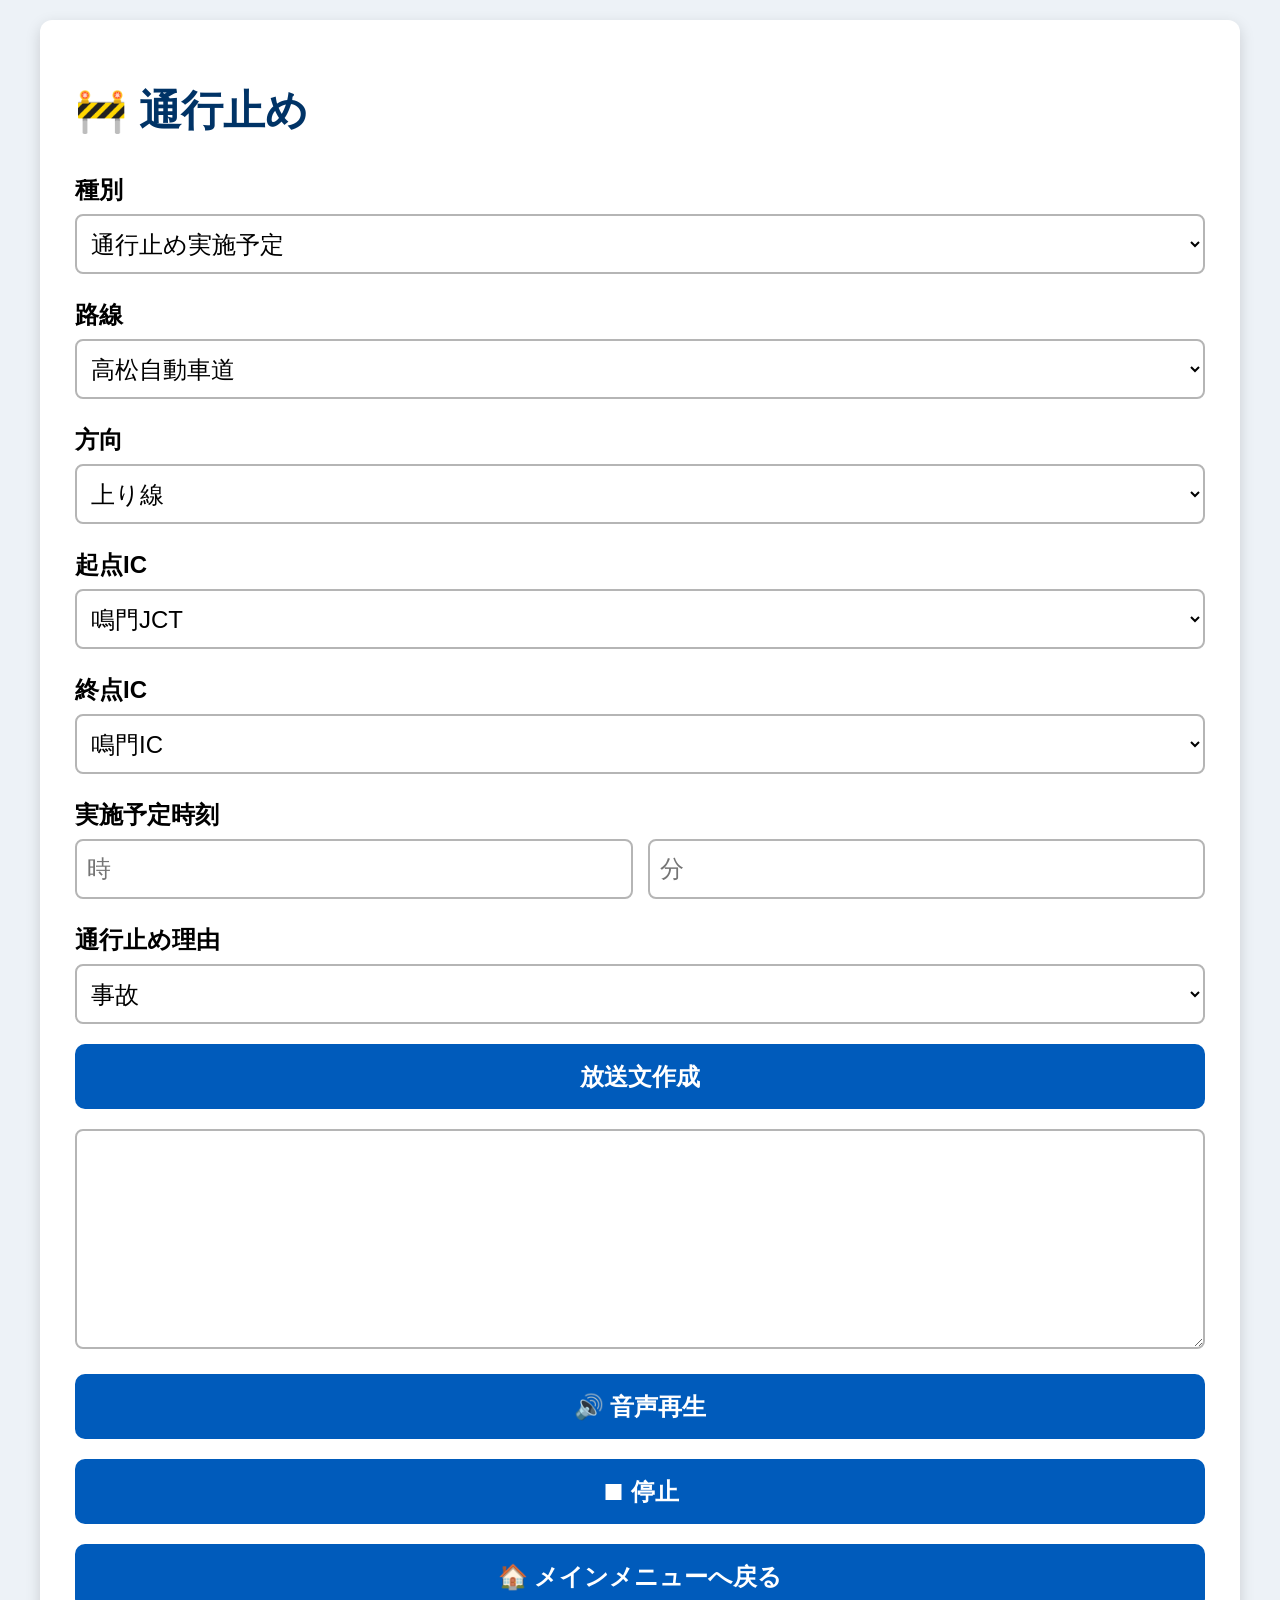
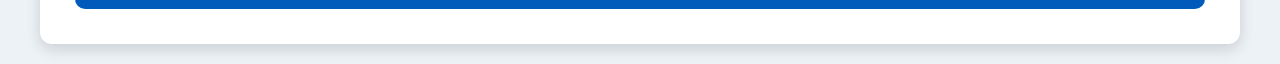
==== closure.html @ cdb7cfc3 "12" ====
<!DOCTYPE html>
<html lang="ja">

<head>

<meta charset="UTF-8">
<title>通行止め</title>

<link rel="stylesheet" href="style.css">

</head>

<body>

<div class="container">

<h1>🚧 通行止め</h1>

<label>種別</label>

<select id="closureType">

<option value="plan">通行止め実施予定</option>

<option value="start">通行止め実施</option>

<option value="releasePlan">通行止め解除予定</option>

<option value="release">通行止め解除</option>

</select>

<label>路線</label>

<select id="road" onchange="updateIC()">
    <option>高松自動車道</option>
    <option>高松自動車道坂出支線</option>
    <option>松山自動車道</option>
    <option>高知自動車道</option>
    <option>徳島自動車道</option>
    <option>徳島南部自動車道</option>
</select>

<label>方向</label>

<select id="direction">
    <option>上り線</option>
    <option>下り線</option>
    <option>上下線</option>
</select>

<label>起点IC</label>

<select id="fromIC">

<optgroup label="高松・坂出支線">

<option>鳴門JCT</option>
<option>鳴門IC</option>
<option>板野IC</option>
<option>引田IC</option>
<option>白鳥大内IC</option>
<option>津田東IC</option>
<option>津田寒川IC</option>
<option>志度IC</option>
<option>さぬき三木IC</option>
<option>高松東IC</option>
<option>高松中央IC</option>
<option>高松檀紙IC</option>
<option>高松西IC</option>
<option>府中湖SIC</option>
<option>坂出JCT</option>
<option>坂出IC</option>
<option>善通寺IC</option>
<option>三豊鳥坂IC</option>
<option>さぬき豊中IC</option>
<option>観音寺SIC</option>
<option>大野原IC</option>


</optgroup>



<optgroup label="松山自動車道">

<option>川之江JCT</option>
<option>三島川之江IC</option>
<option>土居IC</option>
<option>新居浜IC</option>
<option>いよ西条IC</option>
<option>いよ小松IC</option>
<option>川内IC</option>
<option>松山IC</option>
<option>伊予IC</option>
<option>中山SIC</option>
<option>内子五十崎IC</option>
<option>大洲IC</option>
<option>大洲北只IC</option>

</optgroup>



<optgroup label="高知自動車道">

<option>川之江JCT</option>
<option>新宮IC</option>
<option>大豊IC</option>
<option>南国IC</option>
<option>高知IC</option>
<option>伊野IC</option>
<option>土佐IC</option>
<option>須崎東IC</option>

</optgroup>



<optgroup label="徳島自動車道">

<option>鳴門JCT</option>
<option>松茂SIC</option>
<option>徳島JCT</option>
<option>藍住IC</option>
<option>土成IC</option>
<option>脇町IC</option>
<option>美馬IC</option>
<option>吉野川SIC</option>
<option>井川池田IC</option>
<option>川之江東JCT</option>

</optgroup>



<optgroup label="徳島南部自動車道">

<option>徳島沖洲IC</option>

</optgroup>

</select>



<label>終点IC</label>

<select id="toIC">

<optgroup label="高松・坂出支線">

<option>鳴門IC</option>
<option>鳴門JCT</option>
<option>板野IC</option>
<option>引田IC</option>
<option>白鳥大内IC</option>
<option>津田東IC</option>
<option>津田寒川IC</option>
<option>志度IC</option>
<option>さぬき三木IC</option>
<option>高松東IC</option>
<option>高松中央IC</option>
<option>高松檀紙IC</option>
<option>高松西IC</option>
<option>府中湖SIC</option>
<option>坂出JCT</option>
<option>坂出IC</option>
<option>善通寺IC</option>
<option>三豊鳥坂IC</option>
<option>さぬき豊中IC</option>
<option>観音寺SIC</option>
<option>大野原IC</option>

</optgroup>

<optgroup label="松山自動車道">

<option>川之江JCT</option>
<option>三島川之江IC</option>
<option>土居IC</option>
<option>新居浜IC</option>
<option>いよ西条IC</option>
<option>いよ小松IC</option>
<option>川内IC</option>
<option>松山IC</option>
<option>伊予IC</option>
<option>中山SIC</option>
<option>内子五十崎IC</option>
<option>大洲IC</option>
<option>大洲北只IC</option>

</optgroup>

<optgroup label="高知自動車道">

<option>川之江JCT</option>
<option>大豊IC</option>
<option>南国IC</option>
<option>高知IC</option>
<option>伊野IC</option>
<option>土佐IC</option>
<option>須崎東IC</option>

</optgroup>

<optgroup label="徳島自動車道">

<option>鳴門JCT</option>
<option>松茂SIC</option>
<option>徳島JCT</option>
<option>藍住IC</option>
<option>土成IC</option>
<option>脇町IC</option>
<option>美馬IC</option>
<option>吉野川SIC</option>
<option>井川池田IC</option>
<option>川之江東JCT</option>

</optgroup>

<optgroup label="徳島南部自動車道">

<option>徳島沖洲IC</option>

</optgroup>

</select>

<label>実施予定時刻</label>

<div class="inline-group">

<input
id="hour"
type="number"
placeholder="時"
min="0"
max="23">

<input
id="minute"
type="number"
placeholder="分"
min="0"
max="59">

</div>

<label>通行止め理由</label>

<select id="reason">

<option>事故</option>
<option>故障車</option>
<option>火災</option>
<option>逆走車</option>
<option>緊急工事</option>

</select>

<button onclick="createClosureCommand()">
放送文作成
</button>

<textarea id="closureText"></textarea>


<button onclick="playClosureCommand()">
🔊 音声再生
</button>

<button onclick="stopClosureCommand()">
⏹ 停止
</button>

<button onclick="location.href='index.html'">

🏠 メインメニューへ戻る

</button>

</div>

<script src="script.js"></script>

</body>

</html>
---- style.css ----
/* ======================================
   高松道路管制センター 放送支援システム
   共通スタイル
====================================== */

*{
    box-sizing:border-box;
}

body{

    margin:0;

    background:#edf2f7;

    font-family:"Yu Gothic","Meiryo",sans-serif;

    font-size:20px;

}


.container{

    width:95%;

    max-width:1200px;

    margin:20px auto;

    background:#ffffff;

    border-radius:12px;

    padding:35px;

    box-shadow:0 5px 15px rgba(0,0,0,0.15);

}


h1{

    font-size:42px;

    color:#003366;

    margin-bottom:35px;

}


h2{

    color:#003366;

}


/*=========================
 ラベル
=========================*/

label{

    display:block;

    font-size:24px;

    font-weight:bold;

    margin-top:25px;

    margin-bottom:8px;

}


/*=========================
 入力欄
=========================*/

input,
select{

    width:100%;

    height:60px;

    font-size:24px;

    padding:10px;

    border:2px solid #b5b5b5;

    border-radius:8px;

    background:white;

}


/*=========================
 テキストエリア
=========================*/

textarea{

    width:100%;

    height:220px;

    margin-top:20px;

    padding:15px;

    font-size:22px;

    line-height:1.8;

    resize:vertical;

    border:2px solid #b5b5b5;

    border-radius:8px;

}


/*=========================
 ボタン
=========================*/

button{

    width:100%;

    height:65px;

    margin-top:20px;

    font-size:24px;

    font-weight:bold;

    border:none;

    border-radius:10px;

    cursor:pointer;

    color:white;

    background:#005bbb;

    transition:0.2s;

}

button:hover{

    background:#003f80;

}


/*=========================
 メニュー画面
=========================*/

.tabs{

    display:flex;

    flex-direction:column;

    gap:20px;

    margin-top:30px;

}


.tabs button{

    height:80px;

    font-size:28px;

}


/*=========================
 放送文
=========================*/

#commandText,
#unpaidText{

    background:#fffff5;

}


/*=========================
 スマホ対応
=========================*/

@media(max-width:900px){

.container{

    width:98%;

    padding:20px;

}

h1{

    font-size:30px;

}

label{

    font-size:20px;

}

input,
select{

    font-size:20px;

    height:50px;

}

textarea{

    font-size:18px;

}

button{

    font-size:20px;

    height:55px;

}

}
@media (max-width:768px){

.title{
        font-size:36px;      /* 大きくする */
        white-space:nowrap;  /* 1行表示 */
        text-align:center;
        line-height:1.2;
    }

    .title br{
        display:none;
    }

}
/* 横並び入力 */
.inline-group{

    display:flex;

    gap:15px;

}

.inline-group select{

    flex:1;

}    
/* ==========================
   スマホ表示
========================== */
@media (max-width:768px){

    .title{
        font-size:16px !important;
        white-space:nowrap;
        letter-spacing:-1px;
    }

}
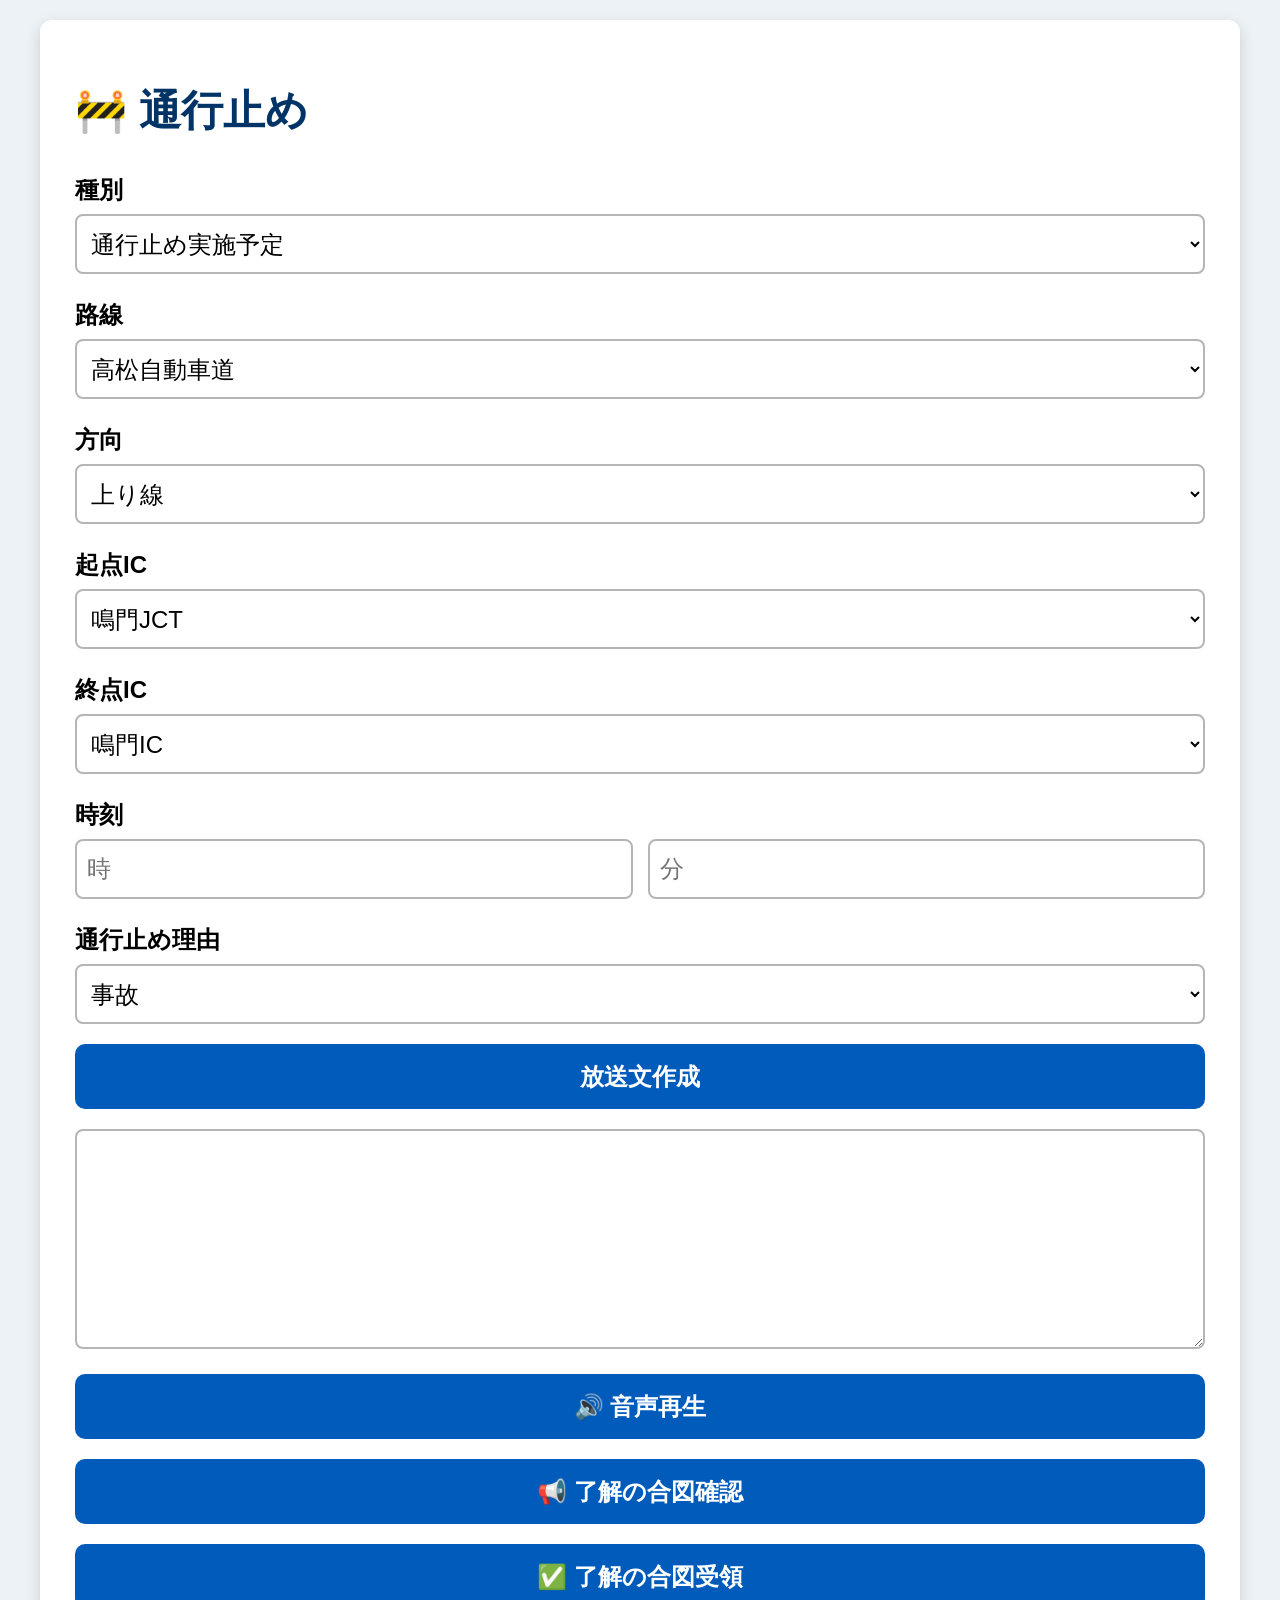
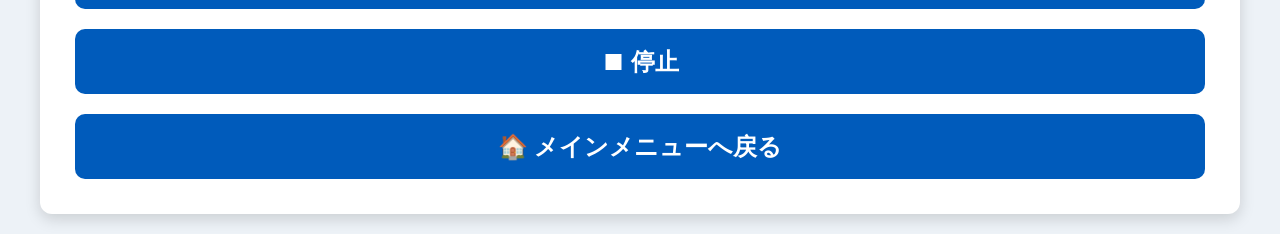
==== commit bf5e4002: "13" ====
--- a/closure.html
+++ b/closure.html
@@ -227,7 +227,7 @@
 
 </select>
 
-<label>実施予定時刻</label>
+<label>時刻</label>
 
 <div class="inline-group">
 
@@ -270,6 +270,14 @@
 🔊 音声再生
 </button>
 
+<button onclick="playAcknowledgement()">
+📢 了解の合図確認
+</button>
+
+<button onclick="playAcknowledged()">
+✅ 了解の合図受領
+</button>
+
 <button onclick="stopClosureCommand()">
 ⏹ 停止
 </button>
--- a/style.css
+++ b/style.css
@@ -1,6 +1,5 @@
 /* ======================================
    高松道路管制センター 放送支援システム
-   共通スタイル
 ====================================== */
 
 *{
@@ -8,73 +7,55 @@
 }
 
 body{
-
     margin:0;
-
     background:#edf2f7;
-
     font-family:"Yu Gothic","Meiryo",sans-serif;
-
     font-size:20px;
-
 }
 
-
 .container{
-
     width:95%;
-
     max-width:1200px;
-
     margin:20px auto;
-
     background:#ffffff;
-
     border-radius:12px;
-
     padding:35px;
-
     box-shadow:0 5px 15px rgba(0,0,0,0.15);
-
 }
 
-
 h1{
-
     font-size:42px;
-
     color:#003366;
-
     margin-bottom:35px;
-
 }
 
-
 h2{
-
     color:#003366;
-
 }
 
+/*=========================
+ ロゴ
+=========================*/
+
+.logo{
+    display:block;
+    width:350px;
+    max-width:90%;
+    height:auto;
+    margin:0 auto 30px auto;
+}
 
 /*=========================
  ラベル
 =========================*/
 
 label{
-
     display:block;
-
     font-size:24px;
-
     font-weight:bold;
-
     margin-top:25px;
-
     margin-bottom:8px;
-
 }
-
 
 /*=========================
  入力欄
@@ -82,113 +63,68 @@
 
 input,
 select{
-
     width:100%;
-
     height:60px;
-
     font-size:24px;
-
     padding:10px;
-
     border:2px solid #b5b5b5;
-
     border-radius:8px;
-
     background:white;
-
 }
-
 
 /*=========================
  テキストエリア
 =========================*/
 
 textarea{
-
     width:100%;
-
     height:220px;
-
     margin-top:20px;
-
     padding:15px;
-
     font-size:22px;
-
     line-height:1.8;
-
     resize:vertical;
-
     border:2px solid #b5b5b5;
-
     border-radius:8px;
-
 }
-
 
 /*=========================
  ボタン
 =========================*/
 
 button{
-
     width:100%;
-
     height:65px;
-
     margin-top:20px;
-
     font-size:24px;
-
     font-weight:bold;
-
     border:none;
-
     border-radius:10px;
-
     cursor:pointer;
-
     color:white;
-
     background:#005bbb;
-
     transition:0.2s;
-
 }
 
 button:hover{
-
     background:#003f80;
-
 }
-
 
 /*=========================
  メニュー画面
 =========================*/
 
 .tabs{
-
     display:flex;
-
     flex-direction:column;
-
     gap:20px;
-
     margin-top:30px;
-
 }
 
-
 .tabs button{
-
     height:80px;
-
     font-size:28px;
-
 }
-
 
 /*=========================
  放送文
@@ -196,99 +132,59 @@
 
 #commandText,
 #unpaidText{
-
     background:#fffff5;
-
 }
 
+/*=========================
+ 横並び入力
+=========================*/
+
+.inline-group{
+    display:flex;
+    gap:15px;
+}
+
+.inline-group select{
+    flex:1;
+}
 
 /*=========================
  スマホ対応
 =========================*/
 
-@media(max-width:900px){
+@media (max-width:900px){
 
-.container{
-
-    width:98%;
-
-    padding:20px;
-
-}
-
-h1{
-
-    font-size:30px;
-
-}
-
-label{
-
-    font-size:20px;
-
-}
-
-input,
-select{
-
-    font-size:20px;
-
-    height:50px;
-
-}
-
-textarea{
-
-    font-size:18px;
-
-}
-
-button{
-
-    font-size:20px;
-
-    height:55px;
-
-}
-
-}
-@media (max-width:768px){
-
-.title{
-        font-size:36px;      /* 大きくする */
-        white-space:nowrap;  /* 1行表示 */
-        text-align:center;
-        line-height:1.2;
+    .container{
+        width:98%;
+        padding:20px;
     }
 
-    .title br{
-        display:none;
+    h1{
+        font-size:30px;
     }
 
-}
-/* 横並び入力 */
-.inline-group{
+    label{
+        font-size:20px;
+    }
 
-    display:flex;
+    input,
+    select{
+        font-size:20px;
+        height:50px;
+    }
 
-    gap:15px;
+    textarea{
+        font-size:18px;
+    }
 
-}
+    button{
+        font-size:20px;
+        height:55px;
+    }
 
-.inline-group select{
-
-    flex:1;
-
-}    
-/* ==========================
-   スマホ表示
-========================== */
-@media (max-width:768px){
-
-    .title{
-        font-size:16px !important;
-        white-space:nowrap;
-        letter-spacing:-1px;
+    .logo{
+        width:220px;
+        margin-bottom:20px;
     }
 
 }
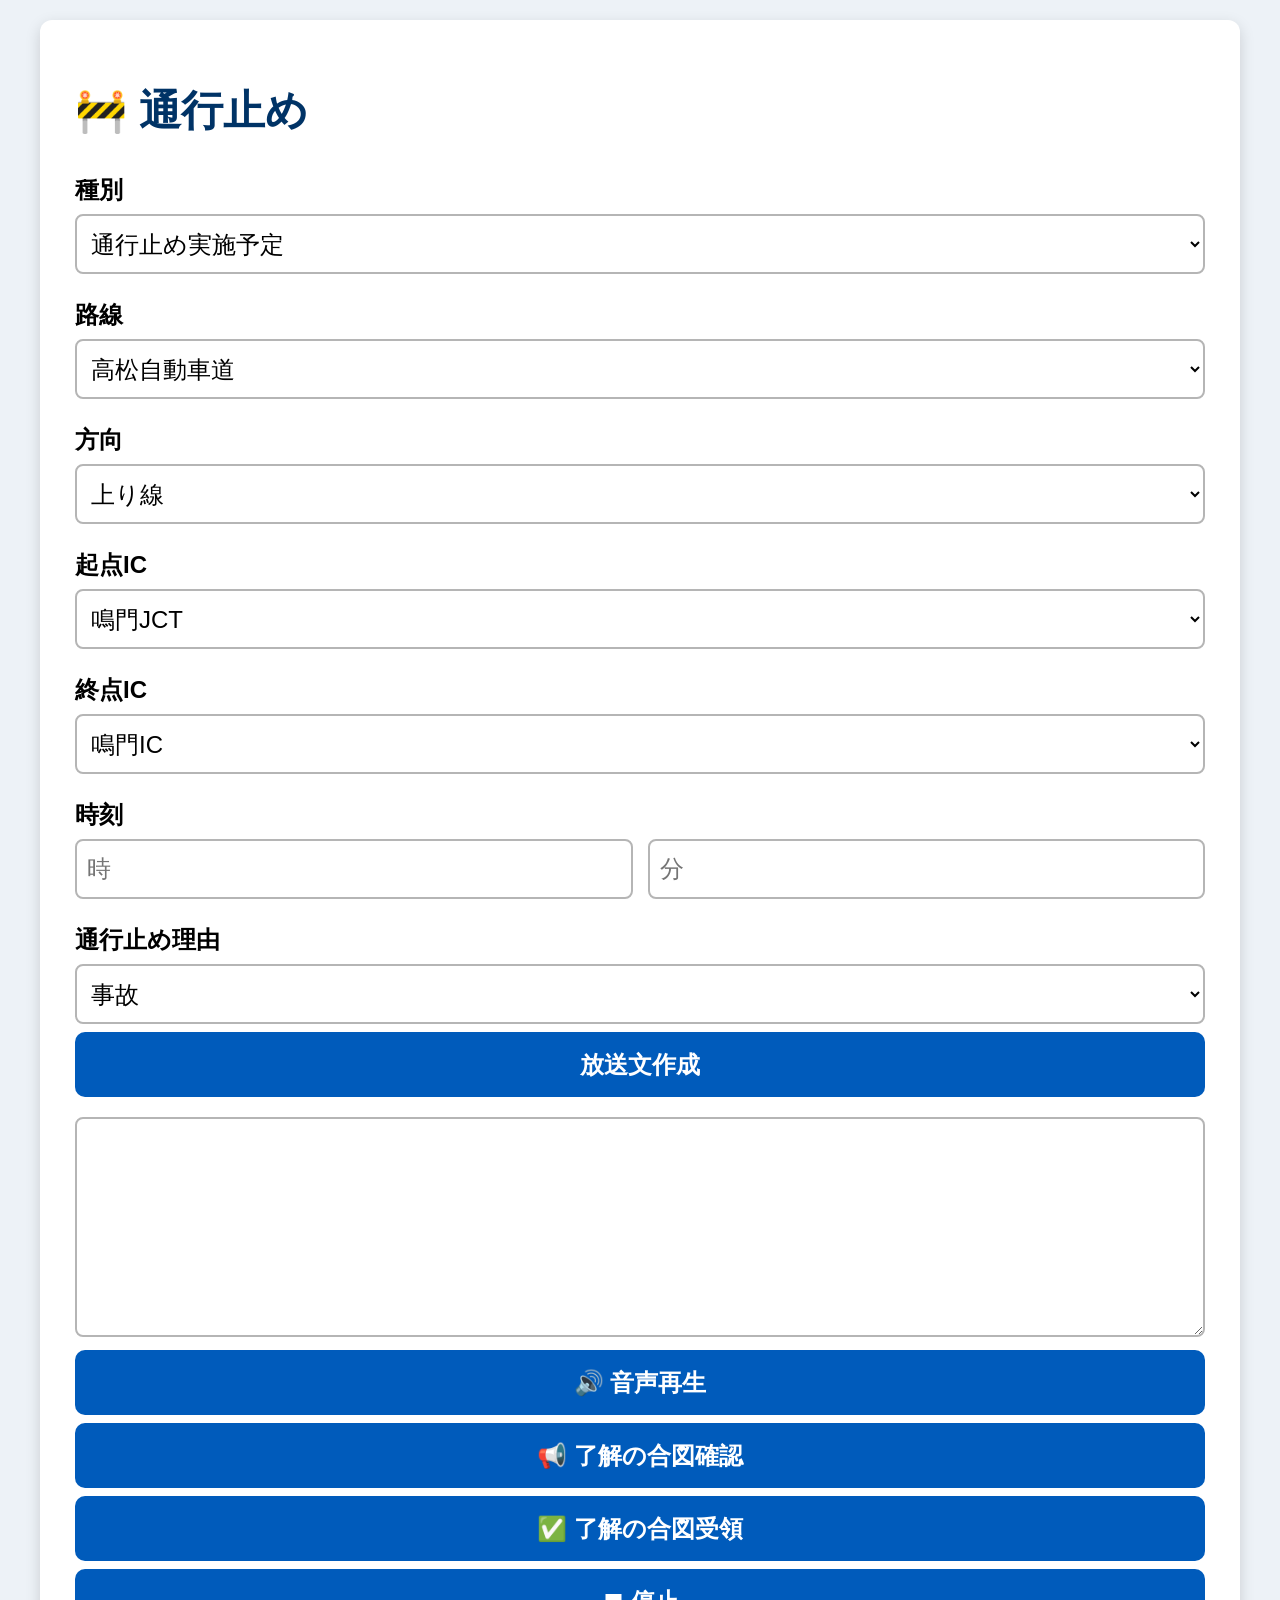
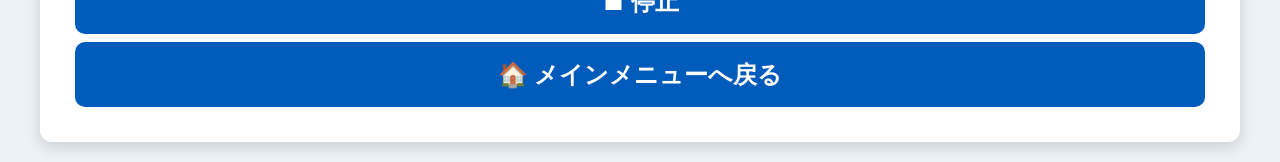
==== commit d51945b6: "15" ====
--- a/closure.html
+++ b/closure.html
@@ -39,6 +39,7 @@
     <option>高知自動車道</option>
     <option>徳島自動車道</option>
     <option>徳島南部自動車道</option>
+    <option>今治小松自動車道</option>
 </select>
 
 <label>方向</label>
@@ -100,6 +101,13 @@
 
 </optgroup>
 
+<optgroup label="今治小松自動車道">
+<option>いよ小松JCT</option>
+<option>いよ小松IC</option>
+<option>東予丹原IC</option>
+<option>今治湯ノ浦IC</option>
+
+</optgroup>
 
 
 <optgroup label="高知自動車道">
@@ -192,6 +200,14 @@
 
 </optgroup>
 
+<optgroup label="今治小松自動車道">
+<option>いよ小松JCT</option>
+<option>いよ小松IC</option>
+<option>東予丹原IC</option>
+<option>今治湯ノ浦IC</option>
+
+</optgroup>
+
 <optgroup label="高知自動車道">
 
 <option>川之江JCT</option>
--- a/style.css
+++ b/style.css
@@ -39,10 +39,10 @@
 
 .logo{
     display:block;
-    width:350px;
-    max-width:90%;
+    width:750px;
+    max-width:85%;
     height:auto;
-    margin:0 auto 30px auto;
+    margin:0 auto 15px auto;
 }
 
 /*=========================
@@ -93,9 +93,10 @@
 =========================*/
 
 button{
+
     width:100%;
     height:65px;
-    margin-top:20px;
+    margin-top:8px;    /* 20px → 8px */
     font-size:24px;
     font-weight:bold;
     border:none;
@@ -104,12 +105,59 @@
     color:white;
     background:#005bbb;
     transition:0.2s;
+
 }
 
 button:hover{
-    background:#003f80;
-}
-
+    background:#003f80;      /* ←これも追加 */
+}
+
+/* 通常（DeepSkyBlue） */
+.btn-blue{
+    background:deepskyblue;
+}
+
+.btn-blue:hover{
+    background:#00BFFF;   /* DeepSkyBlue */
+    filter:brightness(90%);
+}
+
+/* 有事・通行止め（赤） */
+.btn-red{
+    background:tomato;
+}
+
+.btn-red:hover{
+    background:#e53935;
+}
+
+/* 夜間工事（サンディーブラウン） */
+.btn-orange{
+    background:sandybrown;
+}
+
+.btn-orange:hover{
+    background:#F4A460;   /* SandyBrown */
+    filter:brightness(90%);
+}
+
+/* その他（グレー） */
+.btn-gray{
+    background:#757575;
+}
+
+.btn-gray:hover{
+    background:#555555;
+}
+/* 車両手配（SeaGreen） */
+.btn-green{
+    background:seagreen;
+}
+
+.btn-green:hover{
+    background:#2E8B57;   /* SeaGreen */
+    filter:brightness(90%);
+}
 /*=========================
  メニュー画面
 =========================*/
@@ -122,8 +170,13 @@
 }
 
 .tabs button{
-    height:80px;
-    font-size:28px;
+
+    height:85px;
+
+    font-size:34px;
+
+    font-weight:bold;
+
 }
 
 /*=========================
@@ -178,13 +231,15 @@
     }
 
     button{
-        font-size:20px;
-        height:55px;
+        font-size:24px;
+        height:60px;
     }
 
     .logo{
-        width:220px;
-        margin-bottom:20px;
-    }
+    width:100%;
+    max-width:420px;
+    height:auto;
+    margin:0 auto 20px auto;
+}
 
 }
